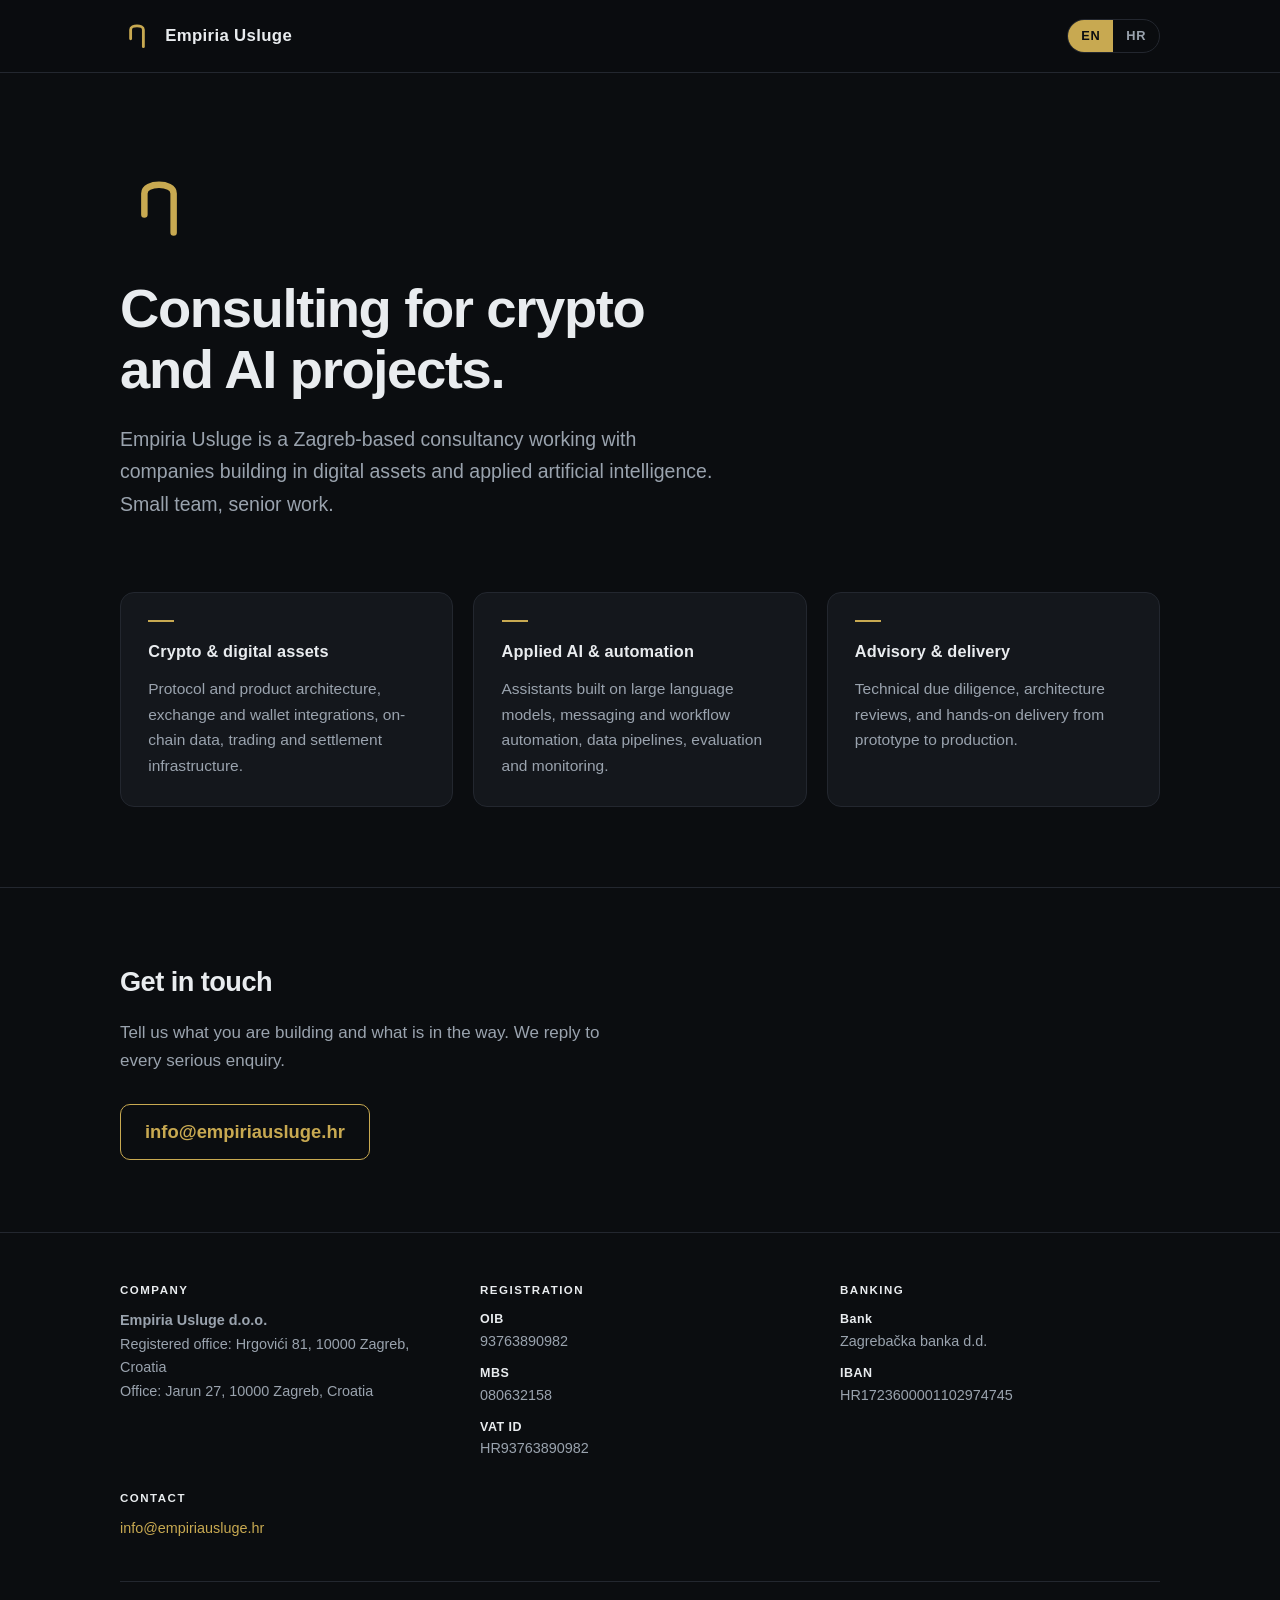
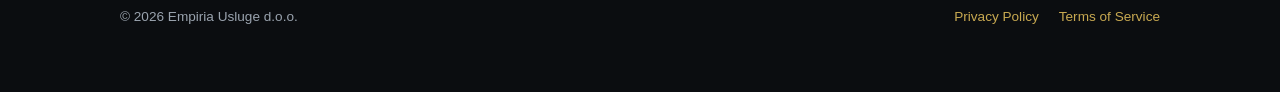
==== index.html @ d8f4f068 "Add bilingual static site for empiriausluge.hr Static EN/HR one-pager for Empiria Usluge d.o.o. pres" ====
<!DOCTYPE html>
<html lang="en" data-lang="en">
<head>
<meta charset="utf-8">
<meta name="viewport" content="width=device-width, initial-scale=1">
<title>Empiria Usluge — Consulting for crypto and AI projects</title>
<meta name="description" content="Empiria Usluge d.o.o. is a Zagreb-based consultancy for companies building in crypto, digital assets and applied AI. / Konzultantska tvrtka iz Zagreba za kripto i AI projekte.">
<link rel="canonical" href="https://empiriausluge.hr/">
<link rel="alternate" hreflang="en" href="https://empiriausluge.hr/">
<link rel="alternate" hreflang="hr" href="https://empiriausluge.hr/?lang=hr">
<link rel="alternate" hreflang="x-default" href="https://empiriausluge.hr/">
<link rel="icon" href="/favicon.svg" type="image/svg+xml">
<link rel="apple-touch-icon" href="/assets/icon-180.png">
<link rel="stylesheet" href="/style.css">

<!-- Meta Business Manager domain verification: paste the tag Meta gives you below. -->
<!-- <meta name="facebook-domain-verification" content="PASTE_TOKEN_HERE"> -->

<meta property="og:type" content="website">
<meta property="og:url" content="https://empiriausluge.hr/">
<meta property="og:site_name" content="Empiria Usluge d.o.o.">
<meta property="og:title" content="Empiria Usluge — Consulting for crypto and AI projects">
<meta property="og:description" content="Zagreb-based consultancy for companies building in crypto, digital assets and applied AI.">
<meta property="og:image" content="https://empiriausluge.hr/assets/og.png">
<meta name="twitter:card" content="summary_large_image">

<script type="application/ld+json">
{
  "@context": "https://schema.org",
  "@type": "ProfessionalService",
  "name": "Empiria Usluge d.o.o.",
  "url": "https://empiriausluge.hr/",
  "email": "info@empiriausluge.hr",
  "vatID": "HR93763890982",
  "taxID": "93763890982",
  "description": "Consulting for crypto and AI projects.",
  "address": {
    "@type": "PostalAddress",
    "streetAddress": "Hrgovići 81",
    "addressLocality": "Zagreb",
    "postalCode": "10000",
    "addressCountry": "HR"
  }
}
</script>
</head>
<body>

<header class="site-header">
  <div class="wrap">
    <a class="brand" href="/">
      <svg viewBox="0 0 96 96" aria-hidden="true"><path d="M30 56 V30 C30 16 66 16 66 30 V78" fill="none" stroke="currentColor" stroke-width="8" stroke-linecap="round" stroke-linejoin="round"/></svg>
      <span class="brand-name">Empiria&nbsp;Usluge</span>
    </a>
    <div class="lang-toggle" role="group" aria-label="Language / Jezik">
      <button type="button" data-set-lang="en" aria-pressed="true">EN</button>
      <button type="button" data-set-lang="hr" aria-pressed="false">HR</button>
    </div>
  </div>
</header>

<main>
  <section class="hero">
    <div class="wrap">
      <svg class="eta" viewBox="0 0 96 96" role="img" aria-label="Eta"><path d="M30 56 V30 C30 16 66 16 66 30 V78" fill="none" stroke="currentColor" stroke-width="8" stroke-linecap="round" stroke-linejoin="round"/></svg>
      <h1>
        <span lang="en">Consulting for crypto and AI projects.</span>
        <span lang="hr">Savjetovanje za kripto i AI projekte.</span>
      </h1>
      <p>
        <span lang="en">Empiria Usluge is a Zagreb-based consultancy working with companies building in digital assets and applied artificial intelligence. Small team, senior work.</span>
        <span lang="hr">Empiria Usluge konzultantska je tvrtka iz Zagreba koja surađuje s tvrtkama u području digitalne imovine i primijenjene umjetne inteligencije. Mali tim, senior pristup.</span>
      </p>
    </div>
  </section>

  <section class="wrap services">
    <article class="card">
      <h2>
        <span lang="en">Crypto &amp; digital assets</span>
        <span lang="hr">Kripto i digitalna imovina</span>
      </h2>
      <p>
        <span lang="en">Protocol and product architecture, exchange and wallet integrations, on-chain data, trading and settlement infrastructure.</span>
        <span lang="hr">Arhitektura protokola i proizvoda, integracije s burzama i novčanicima, on-chain podaci, infrastruktura za trgovanje i namiru.</span>
      </p>
    </article>
    <article class="card">
      <h2>
        <span lang="en">Applied AI &amp; automation</span>
        <span lang="hr">Primijenjena AI i automatizacija</span>
      </h2>
      <p>
        <span lang="en">Assistants built on large language models, messaging and workflow automation, data pipelines, evaluation and monitoring.</span>
        <span lang="hr">Asistenti temeljeni na velikim jezičnim modelima, automatizacija poruka i poslovnih procesa, podatkovni tokovi, evaluacija i nadzor.</span>
      </p>
    </article>
    <article class="card">
      <h2>
        <span lang="en">Advisory &amp; delivery</span>
        <span lang="hr">Savjetovanje i isporuka</span>
      </h2>
      <p>
        <span lang="en">Technical due diligence, architecture reviews, and hands-on delivery from prototype to production.</span>
        <span lang="hr">Tehnički due diligence, revizije arhitekture i praktična isporuka od prototipa do produkcije.</span>
      </p>
    </article>
  </section>

  <section class="contact" id="contact">
    <div class="wrap">
      <h2>
        <span lang="en">Get in touch</span>
        <span lang="hr">Kontaktirajte nas</span>
      </h2>
      <p>
        <span lang="en">Tell us what you are building and what is in the way. We reply to every serious enquiry.</span>
        <span lang="hr">Recite nam što gradite i gdje zapinje. Odgovaramo na svaki ozbiljan upit.</span>
      </p>
      <a class="mailto" href="mailto:info@empiriausluge.hr">info@empiriausluge.hr</a>
    </div>
  </section>
</main>

<footer class="site-footer">
  <div class="wrap">
    <div class="legal-grid">
      <div>
        <h3><span lang="en">Company</span><span lang="hr">Tvrtka</span></h3>
        <p>
          <strong>Empiria Usluge d.o.o.</strong><br>
          <span lang="en">Registered office: Hrgovići 81, 10000 Zagreb, Croatia</span>
          <span lang="hr">Sjedište: Hrgovići 81, 10000 Zagreb, Hrvatska</span><br>
          <span lang="en">Office: Jarun 27, 10000 Zagreb, Croatia</span>
          <span lang="hr">Ured: Jarun 27, 10000 Zagreb, Hrvatska</span>
        </p>
      </div>
      <div>
        <h3><span lang="en">Registration</span><span lang="hr">Registracija</span></h3>
        <dl>
          <dt>OIB</dt><dd>93763890982</dd>
          <dt>MBS</dt><dd>080632158</dd>
          <dt><span lang="en">VAT ID</span><span lang="hr">PDV ID</span></dt><dd>HR93763890982</dd>
        </dl>
      </div>
      <div>
        <h3><span lang="en">Banking</span><span lang="hr">Bankovni podaci</span></h3>
        <dl>
          <dt><span lang="en">Bank</span><span lang="hr">Banka</span></dt>
          <dd>Zagrebačka banka d.d.</dd>
          <dt>IBAN</dt><dd>HR1723600001102974745</dd>
        </dl>
      </div>
      <div>
        <h3><span lang="en">Contact</span><span lang="hr">Kontakt</span></h3>
        <p><a href="mailto:info@empiriausluge.hr">info@empiriausluge.hr</a></p>
      </div>
    </div>
    <div class="footer-bottom">
      <span>&copy; <span id="year">2026</span> Empiria Usluge d.o.o.</span>
      <nav class="footer-links">
        <a href="/privacy.html"><span lang="en">Privacy Policy</span><span lang="hr">Pravila privatnosti</span></a>
        <a href="/terms.html"><span lang="en">Terms of Service</span><span lang="hr">Uvjeti korištenja</span></a>
      </nav>
    </div>
  </div>
</footer>

<script src="/lang.js"></script>
</body>
</html>
---- style.css ----
:root {
  --bg: #0b0d10;
  --surface: #14171c;
  --border: #23272f;
  --text: #e9ecef;
  --muted: #9aa3ae;
  --accent: #c8a951;
  --maxw: 68rem;
}

* { box-sizing: border-box; }

html { -webkit-text-size-adjust: 100%; scroll-behavior: smooth; }

body {
  margin: 0;
  background: var(--bg);
  color: var(--text);
  font-family: -apple-system, BlinkMacSystemFont, "Segoe UI", Inter, Roboto,
               "Helvetica Neue", Arial, sans-serif;
  font-size: 17px;
  line-height: 1.65;
  -webkit-font-smoothing: antialiased;
}

/* --- bilingual toggle: show only the active language --- */
html[data-lang="en"] [lang="hr"],
html[data-lang="hr"] [lang="en"] { display: none; }

.wrap {
  max-width: var(--maxw);
  margin: 0 auto;
  padding: 0 1.5rem;
}

a { color: var(--accent); text-decoration: none; }
a:hover { text-decoration: underline; }

/* --- header --- */
.site-header {
  border-bottom: 1px solid var(--border);
  position: sticky;
  top: 0;
  background: rgba(11, 13, 16, 0.85);
  backdrop-filter: blur(10px);
  z-index: 10;
}

.site-header .wrap {
  display: flex;
  align-items: center;
  justify-content: space-between;
  gap: 1rem;
  min-height: 4.5rem;
}

.brand {
  display: flex;
  align-items: center;
  gap: 0.7rem;
  color: var(--text);
  text-decoration: none;
}
.brand:hover { text-decoration: none; }

.brand svg { width: 34px; height: 34px; color: var(--accent); flex: none; }

.brand-name {
  font-size: 1.05rem;
  font-weight: 600;
  letter-spacing: 0.02em;
}

.lang-toggle {
  display: flex;
  border: 1px solid var(--border);
  border-radius: 999px;
  overflow: hidden;
  flex: none;
}

.lang-toggle button {
  appearance: none;
  background: none;
  border: 0;
  color: var(--muted);
  font: inherit;
  font-size: 0.8rem;
  font-weight: 600;
  letter-spacing: 0.06em;
  padding: 0.35rem 0.8rem;
  cursor: pointer;
}

.lang-toggle button[aria-pressed="true"] {
  background: var(--accent);
  color: #0b0d10;
}

/* --- hero --- */
.hero { padding: 6rem 0 4.5rem; }

.hero .eta {
  width: 78px;
  height: 78px;
  color: var(--accent);
  margin-bottom: 2rem;
  display: block;
}

.hero h1 {
  font-size: clamp(2.1rem, 5.5vw, 3.4rem);
  line-height: 1.12;
  letter-spacing: -0.025em;
  font-weight: 650;
  margin: 0 0 1.4rem;
  max-width: 20ch;
}

.hero p {
  font-size: clamp(1.05rem, 2vw, 1.22rem);
  color: var(--muted);
  max-width: 56ch;
  margin: 0;
}

/* --- services --- */
.services {
  display: grid;
  grid-template-columns: repeat(auto-fit, minmax(16rem, 1fr));
  gap: 1.25rem;
  padding-bottom: 5rem;
}

.card {
  background: var(--surface);
  border: 1px solid var(--border);
  border-radius: 14px;
  padding: 1.7rem;
}

.card h2 {
  font-size: 1.02rem;
  font-weight: 640;
  letter-spacing: 0.01em;
  margin: 0 0 0.7rem;
}

.card h2::before {
  content: "";
  display: block;
  width: 26px;
  height: 2px;
  background: var(--accent);
  margin-bottom: 1rem;
}

.card p { margin: 0; color: var(--muted); font-size: 0.97rem; }

/* --- contact --- */
.contact {
  border-top: 1px solid var(--border);
  padding: 4.5rem 0;
}

.contact h2 {
  font-size: 1.7rem;
  letter-spacing: -0.02em;
  margin: 0 0 0.9rem;
}

.contact p { color: var(--muted); margin: 0 0 1.8rem; max-width: 52ch; }

.mailto {
  display: inline-block;
  font-size: 1.15rem;
  font-weight: 600;
  border: 1px solid var(--accent);
  border-radius: 10px;
  padding: 0.75rem 1.5rem;
}
.mailto:hover { background: var(--accent); color: #0b0d10; text-decoration: none; }

/* --- legal footer --- */
.site-footer {
  border-top: 1px solid var(--border);
  padding: 3rem 0 4rem;
  font-size: 0.9rem;
  color: var(--muted);
}

.legal-grid {
  display: grid;
  grid-template-columns: repeat(auto-fit, minmax(15rem, 1fr));
  gap: 1.75rem 2.5rem;
  margin-bottom: 2.5rem;
}

.legal-grid h3 {
  font-size: 0.72rem;
  text-transform: uppercase;
  letter-spacing: 0.13em;
  color: var(--text);
  margin: 0 0 0.55rem;
  font-weight: 600;
}

.legal-grid p { margin: 0; }
.legal-grid dl { margin: 0; }
.legal-grid dt {
  color: var(--text);
  font-weight: 600;
  font-size: 0.78rem;
  letter-spacing: 0.04em;
}
.legal-grid dd { margin: 0 0 0.6rem; }
.legal-grid dd:last-child { margin-bottom: 0; }

.footer-bottom {
  border-top: 1px solid var(--border);
  padding-top: 1.5rem;
  display: flex;
  flex-wrap: wrap;
  gap: 0.6rem 1.5rem;
  justify-content: space-between;
  font-size: 0.85rem;
}

.footer-links { display: flex; gap: 1.25rem; flex-wrap: wrap; }

/* --- legal pages (privacy / terms) --- */
.doc { padding: 4rem 0 5rem; max-width: 46rem; }
.doc h1 {
  font-size: clamp(1.8rem, 4vw, 2.4rem);
  letter-spacing: -0.02em;
  margin: 0 0 0.4rem;
}
.doc .updated { color: var(--muted); font-size: 0.9rem; margin: 0 0 2.5rem; }
.doc h2 {
  font-size: 1.15rem;
  margin: 2.5rem 0 0.7rem;
  letter-spacing: -0.01em;
}
.doc p, .doc li { color: var(--muted); }
.doc li { margin-bottom: 0.4rem; }
.doc strong { color: var(--text); font-weight: 600; }

@media (max-width: 640px) {
  .hero { padding: 4rem 0 3rem; }
  .hero .eta { width: 60px; height: 60px; margin-bottom: 1.5rem; }
  body { font-size: 16px; }
}

@media (prefers-reduced-motion: reduce) {
  html { scroll-behavior: auto; }
}
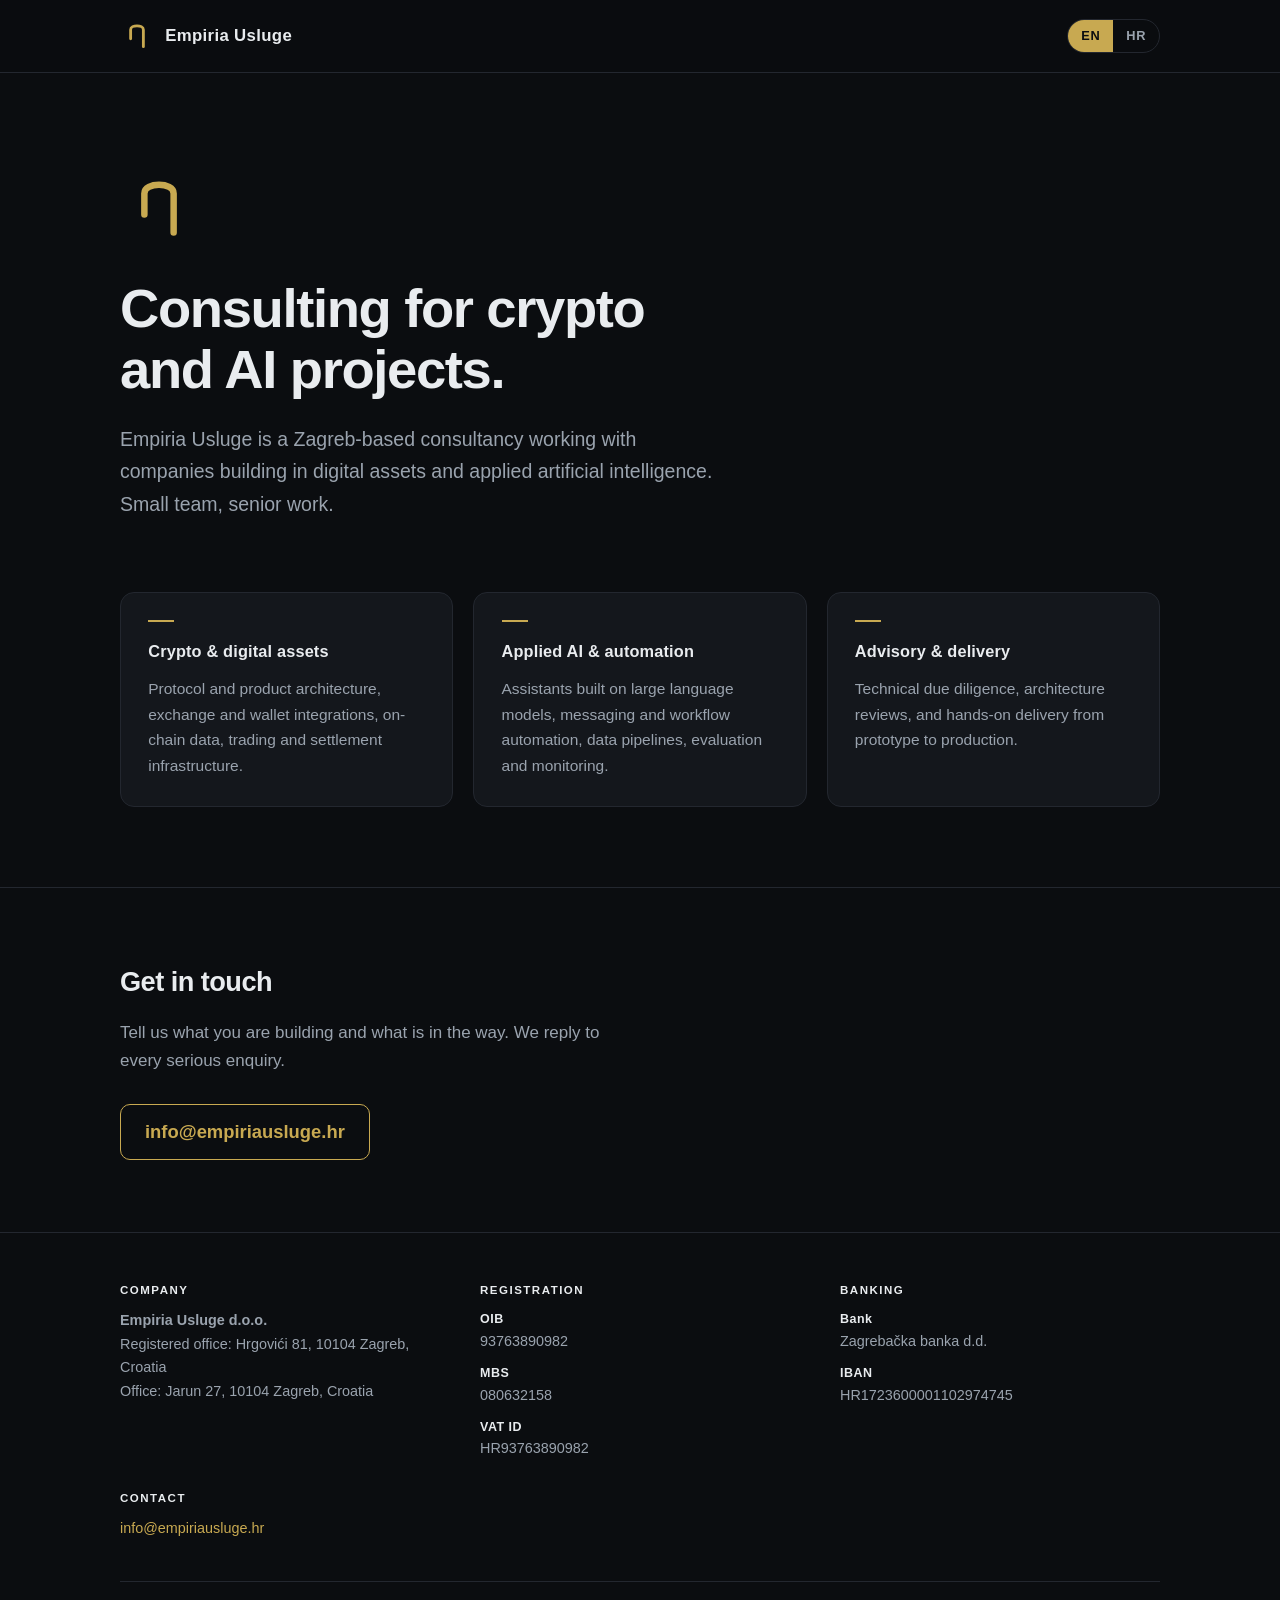
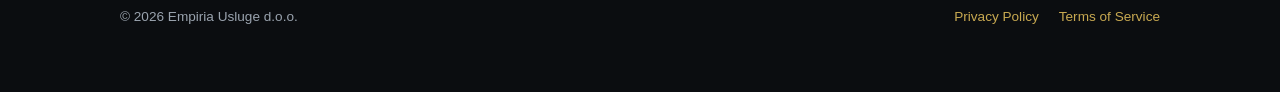
==== commit 9f226197: "Update company postcode to 10104 The .hr registry records the company address as HRGOVIĆI 81, ZAGREB" ====
--- a/index.html
+++ b/index.html
@@ -38,7 +38,7 @@
     "@type": "PostalAddress",
     "streetAddress": "Hrgovići 81",
     "addressLocality": "Zagreb",
-    "postalCode": "10000",
+    "postalCode": "10104",
     "addressCountry": "HR"
   }
 }
@@ -129,10 +129,10 @@
         <h3><span lang="en">Company</span><span lang="hr">Tvrtka</span></h3>
         <p>
           <strong>Empiria Usluge d.o.o.</strong><br>
-          <span lang="en">Registered office: Hrgovići 81, 10000 Zagreb, Croatia</span>
-          <span lang="hr">Sjedište: Hrgovići 81, 10000 Zagreb, Hrvatska</span><br>
-          <span lang="en">Office: Jarun 27, 10000 Zagreb, Croatia</span>
-          <span lang="hr">Ured: Jarun 27, 10000 Zagreb, Hrvatska</span>
+          <span lang="en">Registered office: Hrgovići 81, 10104 Zagreb, Croatia</span>
+          <span lang="hr">Sjedište: Hrgovići 81, 10104 Zagreb, Hrvatska</span><br>
+          <span lang="en">Office: Jarun 27, 10104 Zagreb, Croatia</span>
+          <span lang="hr">Ured: Jarun 27, 10104 Zagreb, Hrvatska</span>
         </p>
       </div>
       <div>
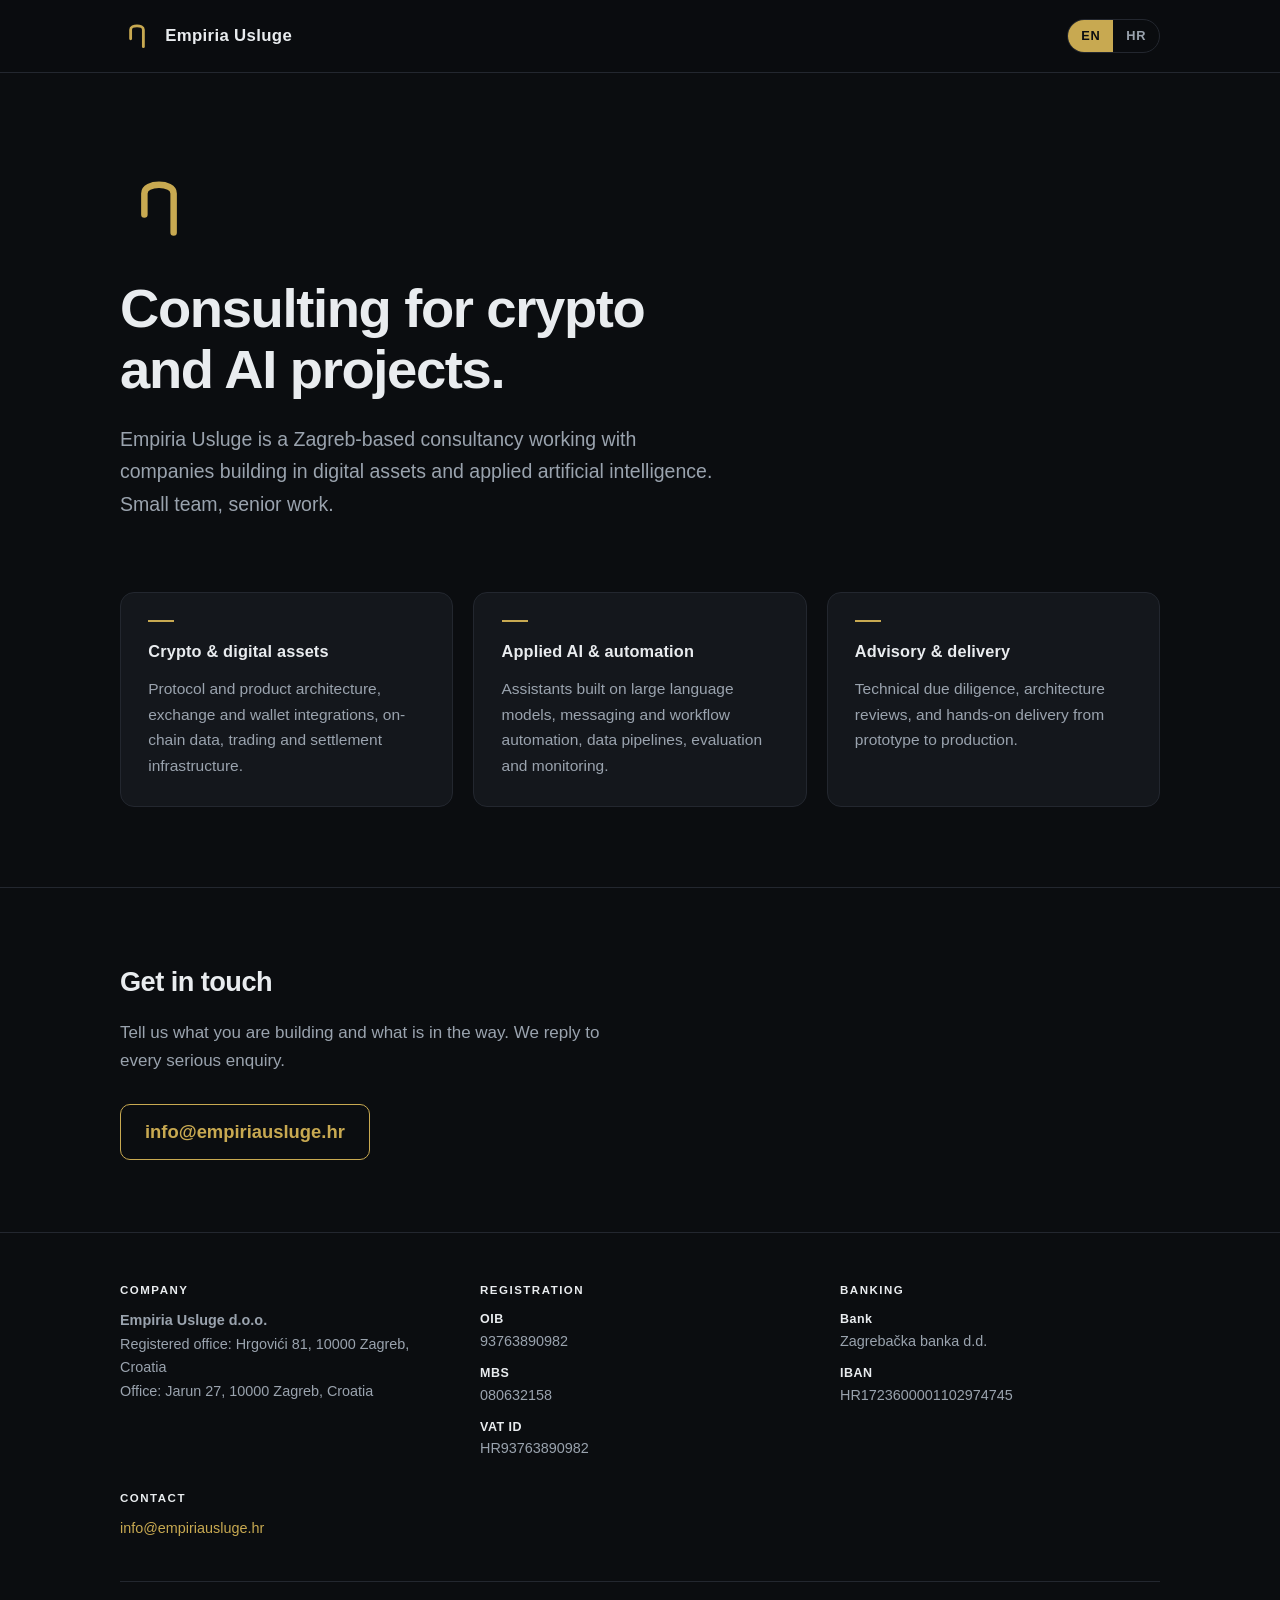
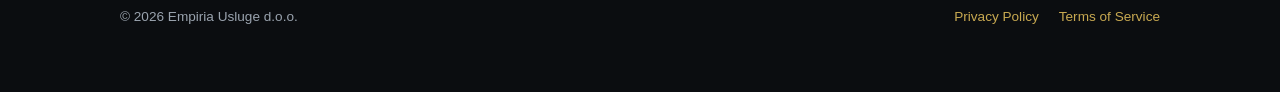
==== commit 292a94a2: "Revert company postcode to 10000 The change to 10104 was inferred from the .hr domain whois registra" ====
--- a/index.html
+++ b/index.html
@@ -13,8 +13,8 @@
 <link rel="apple-touch-icon" href="/assets/icon-180.png">
 <link rel="stylesheet" href="/style.css">
 
-<!-- Meta Business Manager domain verification: paste the tag Meta gives you below. -->
-<!-- <meta name="facebook-domain-verification" content="PASTE_TOKEN_HERE"> -->
+<!-- Meta Business Manager domain verification. Must stay in <head> and be static HTML. -->
+<meta name="facebook-domain-verification" content="hb17a7zb2o33dog1fj9ct7s226d2jd">
 
 <meta property="og:type" content="website">
 <meta property="og:url" content="https://empiriausluge.hr/">
@@ -38,7 +38,7 @@
     "@type": "PostalAddress",
     "streetAddress": "Hrgovići 81",
     "addressLocality": "Zagreb",
-    "postalCode": "10104",
+    "postalCode": "10000",
     "addressCountry": "HR"
   }
 }
@@ -129,10 +129,10 @@
         <h3><span lang="en">Company</span><span lang="hr">Tvrtka</span></h3>
         <p>
           <strong>Empiria Usluge d.o.o.</strong><br>
-          <span lang="en">Registered office: Hrgovići 81, 10104 Zagreb, Croatia</span>
-          <span lang="hr">Sjedište: Hrgovići 81, 10104 Zagreb, Hrvatska</span><br>
-          <span lang="en">Office: Jarun 27, 10104 Zagreb, Croatia</span>
-          <span lang="hr">Ured: Jarun 27, 10104 Zagreb, Hrvatska</span>
+          <span lang="en">Registered office: Hrgovići 81, 10000 Zagreb, Croatia</span>
+          <span lang="hr">Sjedište: Hrgovići 81, 10000 Zagreb, Hrvatska</span><br>
+          <span lang="en">Office: Jarun 27, 10000 Zagreb, Croatia</span>
+          <span lang="hr">Ured: Jarun 27, 10000 Zagreb, Hrvatska</span>
         </p>
       </div>
       <div>
@@ -159,8 +159,8 @@
     <div class="footer-bottom">
       <span>&copy; <span id="year">2026</span> Empiria Usluge d.o.o.</span>
       <nav class="footer-links">
-        <a href="/privacy.html"><span lang="en">Privacy Policy</span><span lang="hr">Pravila privatnosti</span></a>
-        <a href="/terms.html"><span lang="en">Terms of Service</span><span lang="hr">Uvjeti korištenja</span></a>
+        <a href="/privacy"><span lang="en">Privacy Policy</span><span lang="hr">Pravila privatnosti</span></a>
+        <a href="/terms"><span lang="en">Terms of Service</span><span lang="hr">Uvjeti korištenja</span></a>
       </nav>
     </div>
   </div>
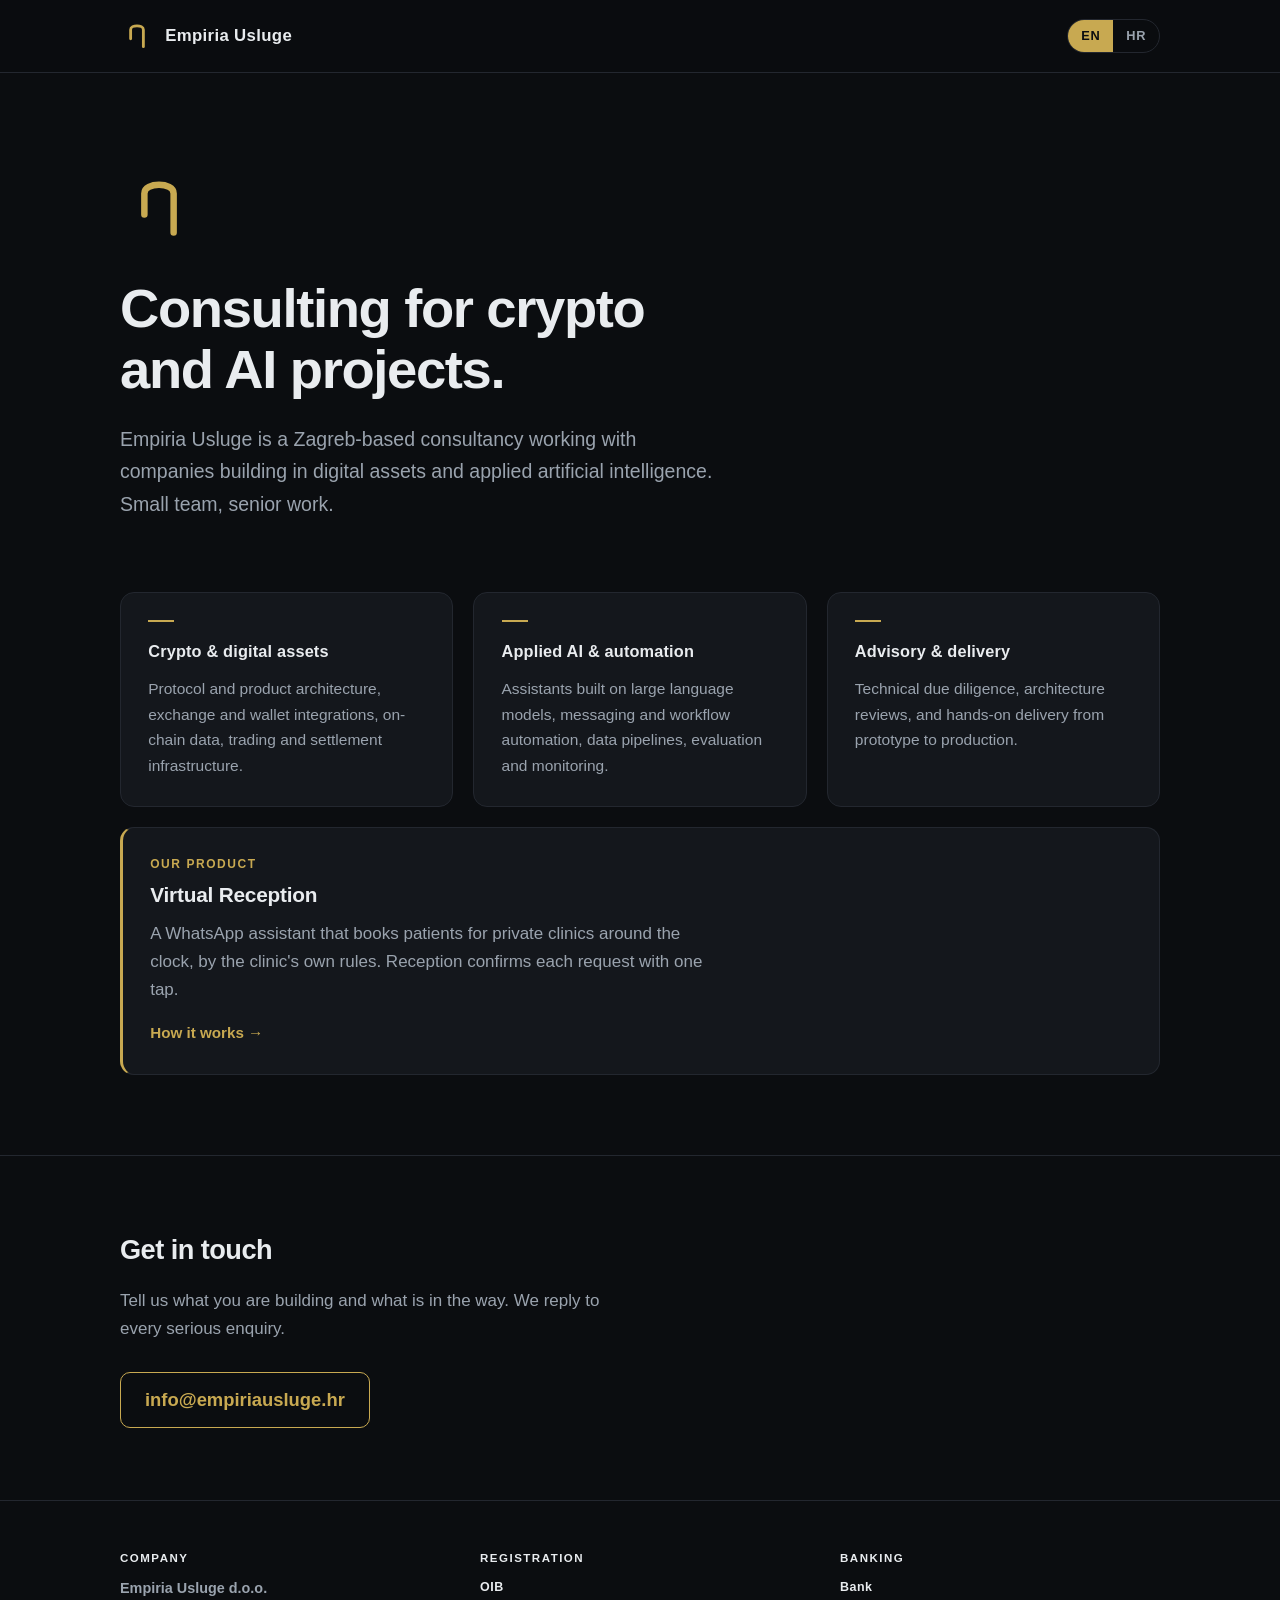
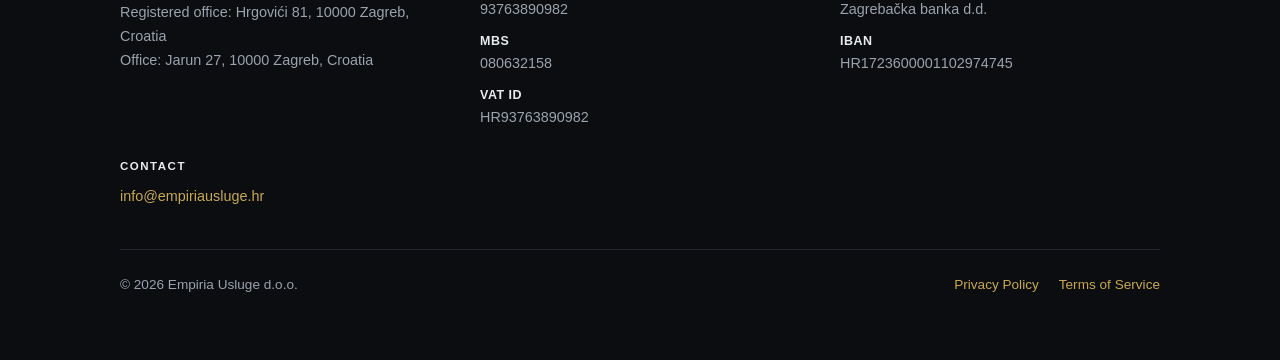
==== commit 9d9eca46: "Add the Virtual Reception one-pager at /recepcija A bilingual summary of the WhatsApp assistant for " ====
--- a/index.html
+++ b/index.html
@@ -105,6 +105,18 @@
         <span lang="hr">Tehnički due diligence, revizije arhitekture i praktična isporuka od prototipa do produkcije.</span>
       </p>
     </article>
+    <a class="teaser" href="/recepcija">
+      <p class="eyebrow"><span lang="en">Our product</span><span lang="hr">Naš proizvod</span></p>
+      <h2>
+        <span lang="en">Virtual Reception</span>
+        <span lang="hr">Virtualna recepcija</span>
+      </h2>
+      <p>
+        <span lang="en">A WhatsApp assistant that books patients for private clinics around the clock, by the clinic's own rules. Reception confirms each request with one tap.</span>
+        <span lang="hr">WhatsApp asistent koji danonoćno naručuje pacijente za privatne ordinacije, po pravilima same ordinacije. Recepcija svaki zahtjev potvrđuje jednim dodirom.</span>
+      </p>
+      <span class="more"><span lang="en">How it works &rarr;</span><span lang="hr">Kako radi &rarr;</span></span>
+    </a>
   </section>
 
   <section class="contact" id="contact">
--- a/style.css
+++ b/style.css
@@ -245,6 +245,216 @@
 .doc li { margin-bottom: 0.4rem; }
 .doc strong { color: var(--text); font-weight: 600; }
 
+/* --- product teaser on the homepage --- */
+.teaser {
+  display: block;
+  background: var(--surface);
+  border: 1px solid var(--border);
+  border-left: 3px solid var(--accent);
+  border-radius: 14px;
+  padding: 1.7rem;
+  color: var(--text);
+  grid-column: 1 / -1;
+}
+.teaser:hover { text-decoration: none; border-color: var(--accent); }
+.teaser h2 { font-size: 1.3rem; letter-spacing: -0.01em; margin: 0.2rem 0 0.5rem; }
+.teaser p { margin: 0 0 0.9rem; color: var(--muted); max-width: 60ch; }
+.teaser .more { color: var(--accent); font-weight: 600; font-size: 0.95rem; }
+.teaser .eyebrow { color: var(--accent); margin: 0; }
+
+.eyebrow {
+  font-size: 0.75rem;
+  text-transform: uppercase;
+  letter-spacing: 0.13em;
+  color: var(--accent);
+  font-weight: 600;
+  margin: 0;
+}
+
+/* --- product page (recepcija) --- */
+.product-hero {
+  display: grid;
+  grid-template-columns: minmax(0, 1.15fr) minmax(0, 0.85fr);
+  gap: 3.5rem;
+  align-items: center;
+  padding-top: 4.5rem;
+  padding-bottom: 4rem;
+}
+
+.product-intro h1 {
+  font-size: clamp(2.1rem, 5.5vw, 3.2rem);
+  line-height: 1.1;
+  letter-spacing: -0.025em;
+  font-weight: 650;
+  margin: 0.8rem 0 1.1rem;
+}
+
+.product-intro p { color: var(--muted); margin: 0 0 1.1rem; max-width: 56ch; }
+.product-intro .eyebrow { color: var(--accent); margin: 0; }
+.product-intro .lead {
+  color: var(--text);
+  font-size: clamp(1.1rem, 2vw, 1.28rem);
+  line-height: 1.5;
+}
+
+.claims { list-style: none; padding: 0; margin: 1.6rem 0 2rem; }
+.claims li {
+  position: relative;
+  padding-left: 1.9rem;
+  margin-bottom: 0.55rem;
+  font-weight: 550;
+}
+.claims li::before {
+  content: "";
+  position: absolute;
+  left: 0.2rem;
+  top: 0.42em;
+  width: 0.7rem;
+  height: 0.38rem;
+  border-left: 2px solid var(--accent);
+  border-bottom: 2px solid var(--accent);
+  transform: rotate(-45deg);
+}
+
+.cta-row { display: flex; flex-wrap: wrap; align-items: center; gap: 0.8rem 1.2rem; }
+.product-intro .cta-row { margin: 0; }
+.cta-note { color: var(--muted); font-size: 0.92rem; }
+
+/* the example conversation */
+.chat {
+  margin: 0;
+  background: var(--surface);
+  border: 1px solid var(--border);
+  border-radius: 18px;
+  padding: 1.25rem;
+  display: flex;
+  flex-direction: column;
+  gap: 0.55rem;
+  font-size: 0.9rem;
+  line-height: 1.45;
+}
+
+.chat-label {
+  margin: 0;
+  font-size: 0.68rem;
+  text-transform: uppercase;
+  letter-spacing: 0.13em;
+  color: var(--muted);
+  font-weight: 600;
+}
+.chat-label-staff {
+  margin-top: 0.9rem;
+  padding-top: 1rem;
+  border-top: 1px dashed var(--border);
+}
+
+.bubble {
+  max-width: 88%;
+  padding: 0.6rem 0.8rem;
+  border-radius: 12px;
+}
+.from-patient {
+  align-self: flex-end;
+  background: rgba(200, 169, 81, 0.16);
+  border: 1px solid rgba(200, 169, 81, 0.35);
+  border-bottom-right-radius: 4px;
+}
+.from-assistant {
+  align-self: flex-start;
+  background: #1c2027;
+  border: 1px solid var(--border);
+  border-bottom-left-radius: 4px;
+}
+
+.chips, .actions { display: flex; flex-wrap: wrap; gap: 0.4rem; margin-top: 0.55rem; }
+.chips span, .actions span {
+  border: 1px solid var(--border);
+  border-radius: 999px;
+  padding: 0.12rem 0.65rem;
+  font-size: 0.82rem;
+  color: var(--text);
+}
+.chips .picked { border-color: var(--accent); color: var(--accent); }
+.staff-note { max-width: 100%; }
+.actions span { border-color: rgba(200, 169, 81, 0.45); color: var(--accent); font-weight: 600; }
+
+/* sections */
+.product-section { padding-top: 3.5rem; padding-bottom: 0.5rem; }
+.product-section h2 {
+  font-size: 1.6rem;
+  letter-spacing: -0.02em;
+  margin: 0 0 1.5rem;
+}
+.product-section h3 { font-size: 1.02rem; font-weight: 640; margin: 0 0 0.45rem; }
+.product-section p, .product-section li { color: var(--muted); }
+
+.steps {
+  list-style: none;
+  counter-reset: step;
+  padding: 0;
+  margin: 0;
+  display: grid;
+  grid-template-columns: repeat(auto-fit, minmax(16rem, 1fr));
+  gap: 1.25rem;
+}
+.steps li {
+  counter-increment: step;
+  background: var(--surface);
+  border: 1px solid var(--border);
+  border-radius: 14px;
+  padding: 1.5rem 1.6rem;
+}
+.steps li::before {
+  content: counter(step);
+  display: inline-grid;
+  place-items: center;
+  width: 1.9rem;
+  height: 1.9rem;
+  border: 1px solid var(--accent);
+  border-radius: 50%;
+  color: var(--accent);
+  font-weight: 650;
+  font-size: 0.9rem;
+  margin-bottom: 0.9rem;
+}
+.steps p { margin: 0; font-size: 0.97rem; }
+
+.features {
+  display: grid;
+  grid-template-columns: repeat(4, minmax(0, 1fr));
+  gap: 1.6rem 2rem;
+}
+.features article { border-top: 2px solid var(--accent); padding-top: 0.9rem; }
+.features article h3 { font-size: 0.98rem; }
+.features p { margin: 0; font-size: 0.94rem; }
+
+.split {
+  display: grid;
+  grid-template-columns: repeat(3, minmax(0, 1fr));
+  gap: 2rem 2.5rem;
+}
+.split h2 { font-size: 1.3rem; margin-bottom: 1rem; }
+.split p { margin: 0 0 1rem; }
+.split ul { margin: 0; padding-left: 1.2rem; }
+.split li { margin-bottom: 0.5rem; }
+.split li::marker { color: var(--accent); }
+
+.product .contact { margin-top: 4rem; }
+.product .contact .mailto { margin-right: 0; }
+
+@media (max-width: 960px) {
+  .features { grid-template-columns: repeat(2, minmax(0, 1fr)); }
+}
+
+@media (max-width: 860px) {
+  .product-hero { grid-template-columns: minmax(0, 1fr); gap: 2.5rem; padding-top: 3rem; }
+  .split { grid-template-columns: minmax(0, 1fr); }
+}
+
+@media (max-width: 520px) {
+  .features { grid-template-columns: minmax(0, 1fr); }
+}
+
 @media (max-width: 640px) {
   .hero { padding: 4rem 0 3rem; }
   .hero .eta { width: 60px; height: 60px; margin-bottom: 1.5rem; }
@@ -254,3 +464,72 @@
 @media (prefers-reduced-motion: reduce) {
   html { scroll-behavior: auto; }
 }
+
+/* Printing the product page gives a light A4 one-pager a clinic can file or pass on. */
+@page { size: A4; margin: 11mm 13mm; }
+
+@media print {
+  :root {
+    --bg: #fff;
+    --surface: #fff;
+    --border: #d4d8dd;
+    --text: #111;
+    --muted: #3d444c;
+    --accent: #8a6d1f;
+  }
+  body { font-size: 8.6pt; line-height: 1.38; }
+  .wrap { max-width: none; padding: 0; }
+  .site-header { position: static; background: none; backdrop-filter: none; }
+  .site-header .wrap { min-height: 0; padding-bottom: 2.5mm; }
+  .brand svg { width: 20px; height: 20px; }
+  .brand-name { font-size: 9.5pt; }
+  .lang-toggle, .cta-row, .product .contact .mailto { display: none; }
+
+  .product-hero {
+    grid-template-columns: minmax(0, 1.3fr) minmax(0, 1fr);
+    gap: 7mm;
+    align-items: start;
+    padding: 5mm 0 0;
+  }
+  .product-intro h1 { font-size: 21pt; margin: 1mm 0 2mm; }
+  .product-intro .lead { font-size: 11pt; line-height: 1.35; }
+  .product-intro p { margin: 0 0 2mm; }
+  .claims { margin: 3mm 0 0; }
+  .claims li { margin-bottom: 1mm; padding-left: 1.4rem; }
+
+  .chat { padding: 3mm; gap: 1.5mm; font-size: 7.8pt; border-radius: 10px; }
+  .chat-label { font-size: 6.5pt; }
+  .chat-label-staff { margin-top: 1.5mm; padding-top: 2mm; }
+  .bubble { padding: 1.4mm 2.2mm; border-radius: 8px; }
+  .from-assistant { background: #f3f4f6; }
+  .chips, .actions { margin-top: 1.2mm; gap: 1mm; }
+  .chips span, .actions span { font-size: 7.4pt; padding: 0 2mm; }
+
+  .product-section { padding-top: 5mm; padding-bottom: 0; }
+  .product-section h2 { font-size: 12.5pt; margin: 0 0 2.5mm; }
+  .product-section h3 { font-size: 9pt; margin-bottom: 0.8mm; }
+
+  .steps { grid-template-columns: repeat(3, minmax(0, 1fr)); gap: 3mm; }
+  .steps li { padding: 2.8mm 3.2mm; border-radius: 8px; }
+  .steps li::before { width: 1.2rem; height: 1.2rem; font-size: 7.5pt; margin-bottom: 1.2mm; }
+  .steps p, .features p { font-size: 8.4pt; }
+
+  .features { grid-template-columns: repeat(4, minmax(0, 1fr)); gap: 3mm 4mm; }
+  .features article { padding-top: 1.5mm; border-top-width: 1.5px; }
+  .features article h3 { font-size: 8.8pt; }
+
+  .split { grid-template-columns: repeat(3, minmax(0, 1fr)); gap: 6mm; }
+  .split h2 { font-size: 11pt; }
+  .split p { margin: 0 0 1.5mm; }
+  .split li { margin-bottom: 0.8mm; }
+
+  .steps li, .features article, .chat, .split > div { break-inside: avoid; }
+
+  .product .contact { margin-top: 5mm; padding: 3.5mm 0 0; }
+  .product .contact h2 { font-size: 12.5pt; margin: 0 0 1.5mm; }
+  .product .contact p { margin: 0; max-width: none; }
+  .product .contact p::after { content: " info@empiriausluge.hr"; color: var(--text); font-weight: 600; }
+  .site-footer { padding: 3mm 0 0; margin-top: 4mm; font-size: 7.5pt; }
+  .footer-bottom { padding-top: 2mm; }
+  .footer-links { display: none; }
+}
